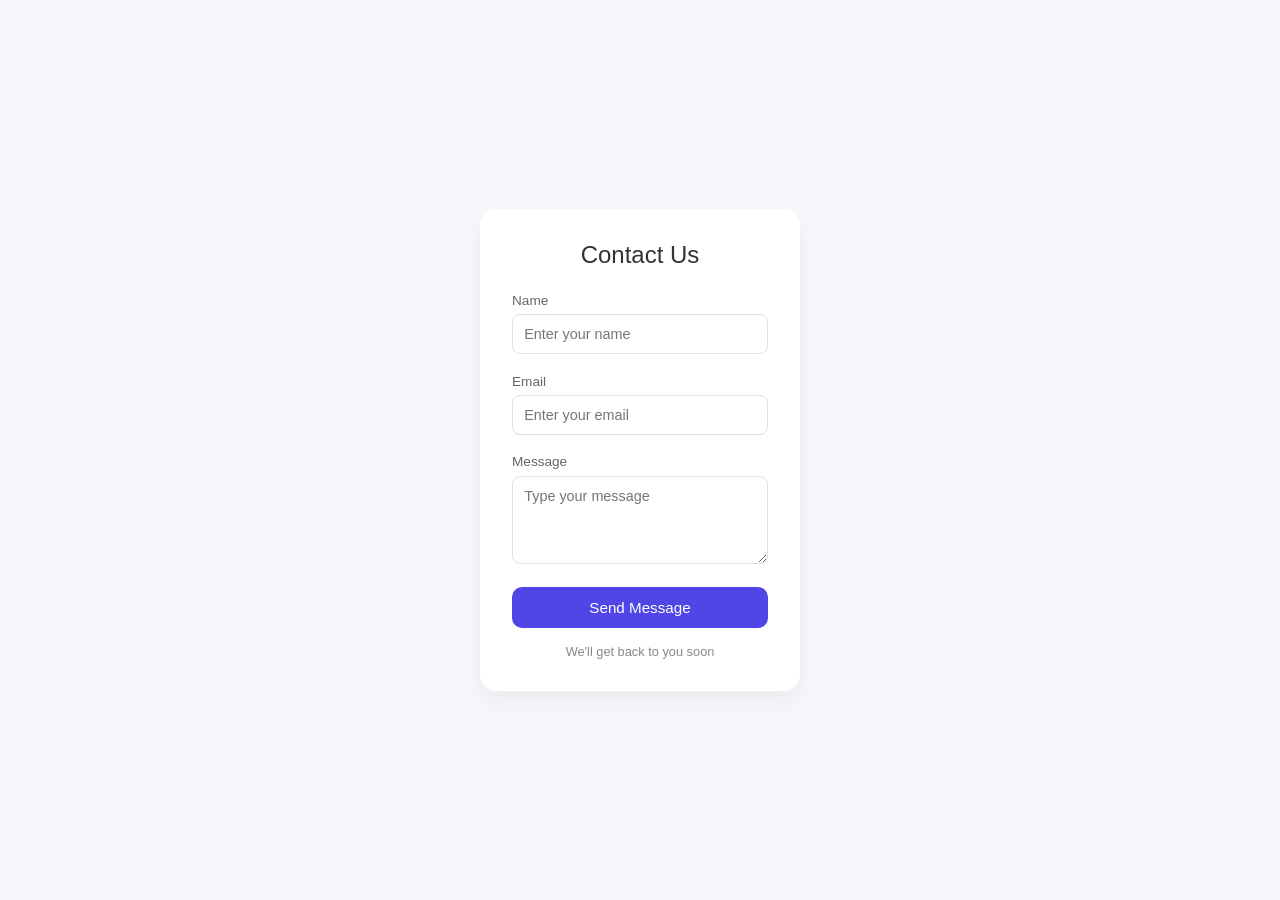
==== index.html @ acad0a4d "Added new files" ====
<!DOCTYPE html>
<html lang="en">
<head>
  <meta charset="UTF-8">
  <meta name="viewport" content="width=device-width, initial-scale=1.0">
  <title>Minimal Form</title>
  <link rel="stylesheet" href="style.css">
</head>
<body>

  <div class="form-container">
    <h2>Contact Us</h2>

    <form>
      <div class="input-group">
        <label>Name</label>
        <input type="text" placeholder="Enter your name">
      </div>

      <div class="input-group">
        <label>Email</label>
        <input type="email" placeholder="Enter your email">
      </div>

      <div class="input-group">
        <label>Message</label>
        <textarea rows="4" placeholder="Type your message"></textarea>
      </div>

      <button class="btn">Send Message</button>
    </form>

    <div class="footer-text">We'll get back to you soon</div>
  </div>

</body>
</html>
---- style.css ----
* {
      margin: 0;
      padding: 0;
      box-sizing: border-box;
      font-family: 'Segoe UI', Tahoma, Geneva, Verdana, sans-serif;
    }

    body {
      height: 100vh;
      display: flex;
      align-items: center;
      justify-content: center;
      background: #f5f7fa;
    }

    .form-container {
      background: #ffffff;
      padding: 2rem;
      width: 320px;
      border-radius: 16px;
      box-shadow: 0 10px 25px rgba(0,0,0,0.05);
    }

    .form-container h2 {
      margin-bottom: 1.5rem;
      font-weight: 500;
      color: #333;
      text-align: center;
    }

    .input-group {
      margin-bottom: 1.2rem;
    }

    .input-group label {
      display: block;
      font-size: 0.85rem;
      margin-bottom: 0.4rem;
      color: #666;
    }

    .input-group input,
    .input-group textarea {
      width: 100%;
      padding: 0.7rem;
      border: 1px solid #e0e0e0;
      border-radius: 8px;
      outline: none;
      transition: 0.2s ease;
      font-size: 0.9rem;
    }

    .input-group input:focus,
    .input-group textarea:focus {
      border-color: #4f46e5;
      box-shadow: 0 0 0 2px rgba(79,70,229,0.1);
    }

    .btn {
      width: 100%;
      padding: 0.75rem;
      border: none;
      border-radius: 10px;
      background: #4f46e5;
      color: white;
      font-size: 0.95rem;
      cursor: pointer;
      transition: 0.2s ease;
    }

    .btn:hover {
      background: #4338ca;
    }

    .footer-text {
      text-align: center;
      margin-top: 1rem;
      font-size: 0.8rem;
      color: #888;
    }
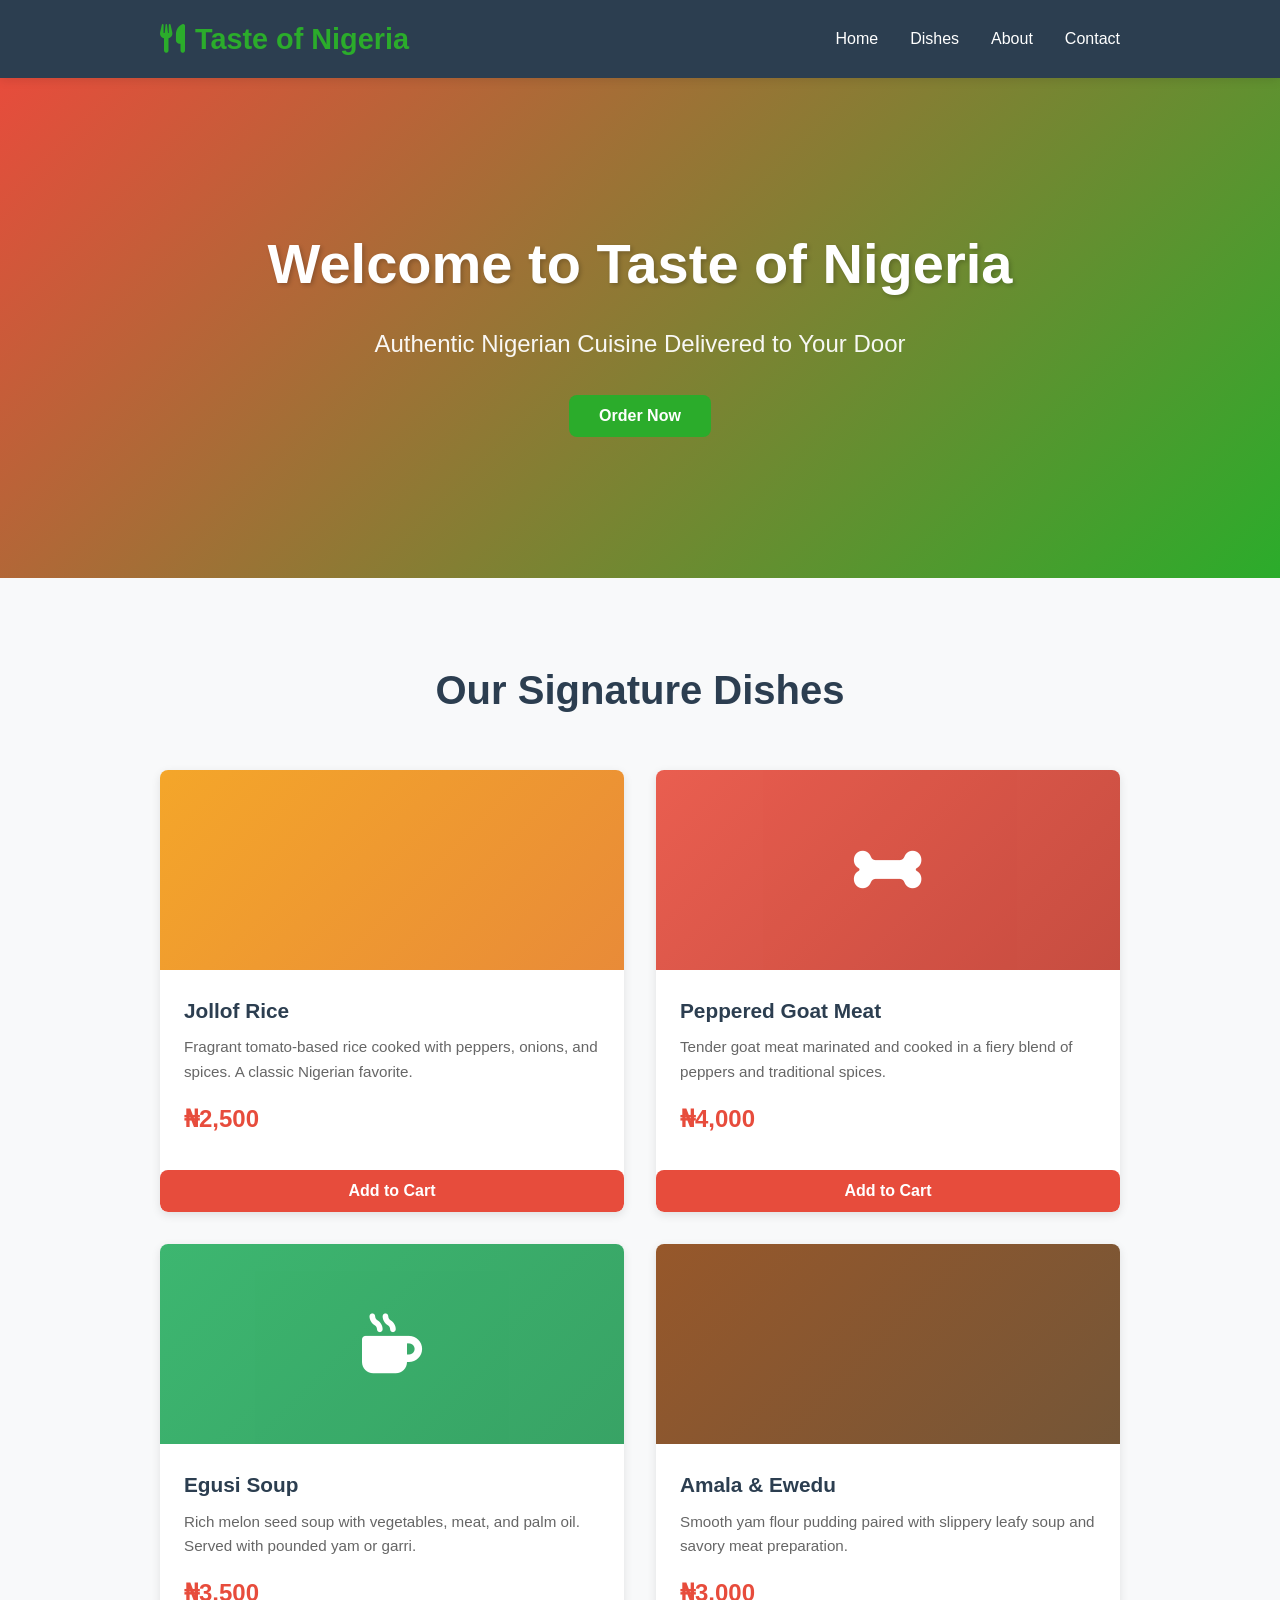
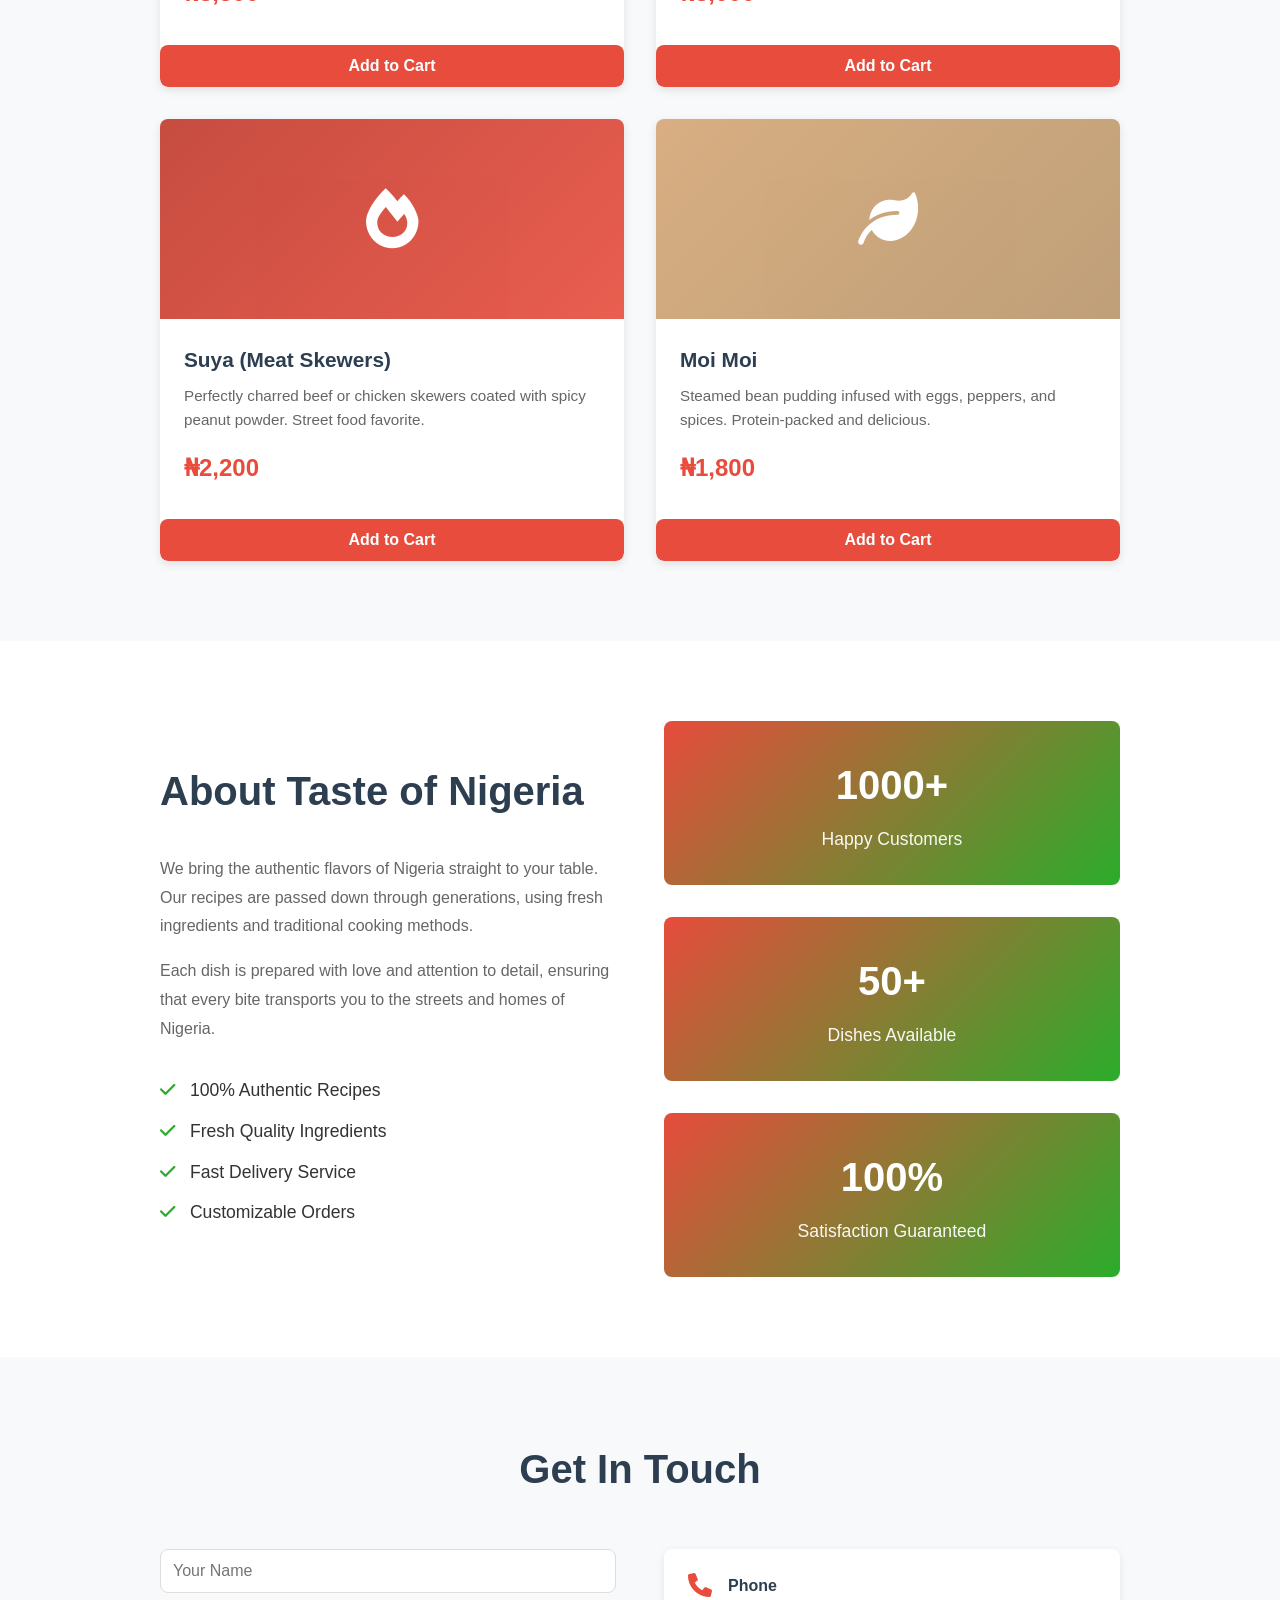
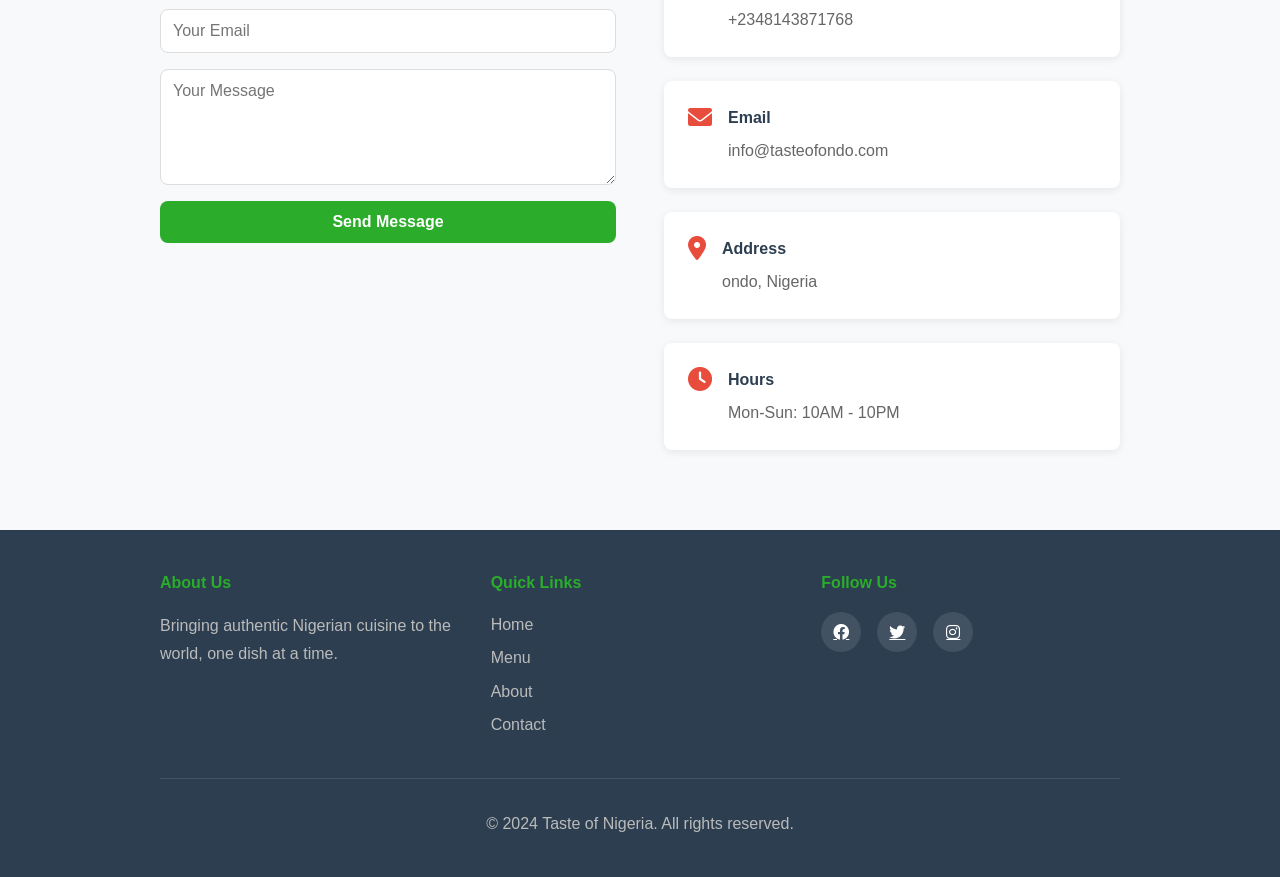
==== commit e8138d70: "created the full website" ====
--- a/index.html
+++ b/index.html
@@ -1,37 +1,224 @@
 <!DOCTYPE html>
 <html lang="en">
 <head>
-  <meta charset="UTF-8">
-  <meta name="viewport" content="width=device-width, initial-scale=1.0">
-  <title>Minimal Form</title>
-  <link rel="stylesheet" href="style.css">
+    <meta charset="UTF-8">
+    <meta name="viewport" content="width=device-width, initial-scale=1.0">
+    <title>Taste of Nigeria - Authentic Nigerian Cuisine</title>
+    <link rel="stylesheet" href="style.css">
+    <link rel="stylesheet" href="https://cdnjs.cloudflare.com/ajax/libs/font-awesome/6.0.0/css/all.min.css">
 </head>
 <body>
-
-  <div class="form-container">
-    <h2>Contact Us</h2>
-
-    <form>
-      <div class="input-group">
-        <label>Name</label>
-        <input type="text" placeholder="Enter your name">
-      </div>
-
-      <div class="input-group">
-        <label>Email</label>
-        <input type="email" placeholder="Enter your email">
-      </div>
-
-      <div class="input-group">
-        <label>Message</label>
-        <textarea rows="4" placeholder="Type your message"></textarea>
-      </div>
-
-      <button class="btn">Send Message</button>
-    </form>
-
-    <div class="footer-text">We'll get back to you soon</div>
-  </div>
-
+    <!-- Navigation Bar -->
+    <nav class="navbar">
+        <div class="container">
+            <div class="nav-brand">
+                <i class="fas fa-utensils"></i>
+                <span>Taste of Nigeria</span>
+            </div>
+            <ul class="nav-menu">
+                <li><a href="#home">Home</a></li>
+                <li><a href="#dishes">Dishes</a></li>
+                <li><a href="#about">About</a></li>
+                <li><a href="#contact">Contact</a></li>
+            </ul>
+        </div>
+    </nav>
+
+    <!-- Hero Section -->
+    <section class="hero" id="home">
+        <div class="hero-content">
+            <h1>Welcome to Taste of Nigeria</h1>
+            <p>Authentic Nigerian Cuisine Delivered to Your Door</p>
+            <button class="btn btn-primary">Order Now</button>
+        </div>
+    </section>
+
+    <!-- Featured Dishes Section -->
+    <section class="dishes" id="dishes">
+        <div class="container">
+            <h2>Our Signature Dishes</h2>
+            <div class="dishes-grid">
+                <!-- Jollof Rice -->
+                <div class="dish-card">
+                    <div class="dish-image" style="background: linear-gradient(135deg, #f39c12, #e67e22);">
+                        <i class="fas fa-bowl-food"></i>
+                    </div>
+                    <h3>Jollof Rice</h3>
+                    <p>Fragrant tomato-based rice cooked with peppers, onions, and spices. A classic Nigerian favorite.</p>
+                    <div class="dish-price">₦2,500</div>
+                    <button class="btn btn-secondary">Add to Cart</button>
+                </div>
+
+                <!-- Peppered Goat Meat -->
+                <div class="dish-card">
+                    <div class="dish-image" style="background: linear-gradient(135deg, #e74c3c, #c0392b);">
+                        <i class="fas fa-bone"></i>
+                    </div>
+                    <h3>Peppered Goat Meat</h3>
+                    <p>Tender goat meat marinated and cooked in a fiery blend of peppers and traditional spices.</p>
+                    <div class="dish-price">₦4,000</div>
+                    <button class="btn btn-secondary">Add to Cart</button>
+                </div>
+
+                <!-- Egusi Soup -->
+                <div class="dish-card">
+                    <div class="dish-image" style="background: linear-gradient(135deg, #27ae60, #229954);">
+                        <i class="fas fa-mug-hot"></i>
+                    </div>
+                    <h3>Egusi Soup</h3>
+                    <p>Rich melon seed soup with vegetables, meat, and palm oil. Served with pounded yam or garri.</p>
+                    <div class="dish-price">₦3,500</div>
+                    <button class="btn btn-secondary">Add to Cart</button>
+                </div>
+
+                <!-- Amala & Ewedu -->
+                <div class="dish-card">
+                    <div class="dish-image" style="background: linear-gradient(135deg, #8b4513, #654321);">
+                        <i class="fas fa-bowl"></i>
+                    </div>
+                    <h3>Amala & Ewedu</h3>
+                    <p>Smooth yam flour pudding paired with slippery leafy soup and savory meat preparation.</p>
+                    <div class="dish-price">₦3,000</div>
+                    <button class="btn btn-secondary">Add to Cart</button>
+                </div>
+
+                <!-- Suya -->
+                <div class="dish-card">
+                    <div class="dish-image" style="background: linear-gradient(135deg, #c0392b, #e74c3c);">
+                        <i class="fas fa-fire"></i>
+                    </div>
+                    <h3>Suya (Meat Skewers)</h3>
+                    <p>Perfectly charred beef or chicken skewers coated with spicy peanut powder. Street food favorite.</p>
+                    <div class="dish-price">₦2,200</div>
+                    <button class="btn btn-secondary">Add to Cart</button>
+                </div>
+
+                <!-- Moi Moi -->
+                <div class="dish-card">
+                    <div class="dish-image" style="background: linear-gradient(135deg, #d4a574, #b8956a);">
+                        <i class="fas fa-leaf"></i>
+                    </div>
+                    <h3>Moi Moi</h3>
+                    <p>Steamed bean pudding infused with eggs, peppers, and spices. Protein-packed and delicious.</p>
+                    <div class="dish-price">₦1,800</div>
+                    <button class="btn btn-secondary">Add to Cart</button>
+                </div>
+            </div>
+        </div>
+    </section>
+
+    <!-- About Section -->
+    <section class="about" id="about">
+        <div class="container">
+            <div class="about-content">
+                <div class="about-text">
+                    <h2>About Taste of Nigeria</h2>
+                    <p>We bring the authentic flavors of Nigeria straight to your table. Our recipes are passed down through generations, using fresh ingredients and traditional cooking methods.</p>
+                    <p>Each dish is prepared with love and attention to detail, ensuring that every bite transports you to the streets and homes of Nigeria.</p>
+                    <ul class="about-list">
+                        <li><i class="fas fa-check"></i> 100% Authentic Recipes</li>
+                        <li><i class="fas fa-check"></i> Fresh Quality Ingredients</li>
+                        <li><i class="fas fa-check"></i> Fast Delivery Service</li>
+                        <li><i class="fas fa-check"></i> Customizable Orders</li>
+                    </ul>
+                </div>
+                <div class="about-stats">
+                    <div class="stat">
+                        <h3>1000+</h3>
+                        <p>Happy Customers</p>
+                    </div>
+                    <div class="stat">
+                        <h3>50+</h3>
+                        <p>Dishes Available</p>
+                    </div>
+                    <div class="stat">
+                        <h3>100%</h3>
+                        <p>Satisfaction Guaranteed</p>
+                    </div>
+                </div>
+            </div>
+        </div>
+    </section>
+
+    <!-- Contact Section -->
+    <section class="contact" id="contact">
+        <div class="container">
+            <h2>Get In Touch</h2>
+            <div class="contact-content">
+                <div class="contact-form">
+                    <form>
+                        <input type="text" placeholder="Your Name" required>
+                        <input type="email" placeholder="Your Email" required>
+                        <textarea placeholder="Your Message" rows="5" required></textarea>
+                        <button type="submit" class="btn btn-primary">Send Message</button>
+                    </form>
+                </div>
+                <div class="contact-info">
+                    <div class="info-item">
+                        <i class="fas fa-phone"></i>
+                        <div>
+                            <h4>Phone</h4>
+                            <p>+2348143871768</p>
+                        </div>
+                    </div>
+                    <div class="info-item">
+                        <i class="fas fa-envelope"></i>
+                        <div>
+                            <h4>Email</h4>
+                            <p>info@tasteofondo.com</p>
+                        </div>
+                    </div>
+                    <div class="info-item">
+                        <i class="fas fa-map-marker-alt"></i>
+                        <div>
+                            <h4>Address</h4>
+                            <p>ondo, Nigeria</p>
+                        </div>
+                    </div>
+                    <div class="info-item">
+                        <i class="fas fa-clock"></i>
+                        <div>
+                            <h4>Hours</h4>
+                            <p>Mon-Sun: 10AM - 10PM</p>
+                        </div>
+                    </div>
+                </div>
+            </div>
+        </div>
+    </section>
+
+    <!-- Footer -->
+    <footer class="footer">
+        <div class="container">
+            <div class="footer-content">
+                <div class="footer-section">
+                    <h4>About Us</h4>
+                    <p>Bringing authentic Nigerian cuisine to the world, one dish at a time.</p>
+                </div>
+                <div class="footer-section">
+                    <h4>Quick Links</h4>
+                    <ul>
+                        <li><a href="#home">Home</a></li>
+                        <li><a href="#dishes">Menu</a></li>
+                        <li><a href="#about">About</a></li>
+                        <li><a href="#contact">Contact</a></li>
+                    </ul>
+                </div>
+                <div class="footer-section">
+                    <h4>Follow Us</h4>
+                    <div class="social-links">
+                        <a href="#"><i class="fab fa-facebook"></i></a>
+                        <a href="#"><i class="fab fa-twitter"></i></a>
+                        <a href="#"><i class="fab fa-instagram"></i></a>
+                    </div>
+                </div>
+            </div>
+            <div class="footer-bottom">
+                <p>&copy; 2024 Taste of Nigeria. All rights reserved.</p>
+            </div>
+        </div>
+    </footer>
+
+    <script src="script.js"></script>
 </body>
 </html>
--- a/style.css
+++ b/style.css
@@ -1,80 +1,469 @@
+/* Root Variables */
+:root {
+    --primary-color: #e74c3c;
+    --secondary-color: rgb(43, 172, 43);
+    --dark-color: #2c3e50;
+    --light-color: #ecf0f1;
+    --text-color: #333;
+    --border-radius: 8px;
+    --transition: all 0.3s ease;
+}
+
+/* Global Styles */
 * {
-      margin: 0;
-      padding: 0;
-      box-sizing: border-box;
-      font-family: 'Segoe UI', Tahoma, Geneva, Verdana, sans-serif;
-    }
-
-    body {
-      height: 100vh;
-      display: flex;
-      align-items: center;
-      justify-content: center;
-      background: #f5f7fa;
-    }
-
-    .form-container {
-      background: #ffffff;
-      padding: 2rem;
-      width: 320px;
-      border-radius: 16px;
-      box-shadow: 0 10px 25px rgba(0,0,0,0.05);
-    }
-
-    .form-container h2 {
-      margin-bottom: 1.5rem;
-      font-weight: 500;
-      color: #333;
-      text-align: center;
-    }
-
-    .input-group {
-      margin-bottom: 1.2rem;
-    }
-
-    .input-group label {
-      display: block;
-      font-size: 0.85rem;
-      margin-bottom: 0.4rem;
-      color: #666;
-    }
-
-    .input-group input,
-    .input-group textarea {
-      width: 100%;
-      padding: 0.7rem;
-      border: 1px solid #e0e0e0;
-      border-radius: 8px;
-      outline: none;
-      transition: 0.2s ease;
-      font-size: 0.9rem;
-    }
-
-    .input-group input:focus,
-    .input-group textarea:focus {
-      border-color: #4f46e5;
-      box-shadow: 0 0 0 2px rgba(79,70,229,0.1);
-    }
-
-    .btn {
-      width: 100%;
-      padding: 0.75rem;
-      border: none;
-      border-radius: 10px;
-      background: #4f46e5;
-      color: white;
-      font-size: 0.95rem;
-      cursor: pointer;
-      transition: 0.2s ease;
-    }
-
-    .btn:hover {
-      background: #4338ca;
-    }
-
-    .footer-text {
-      text-align: center;
-      margin-top: 1rem;
-      font-size: 0.8rem;
-      color: #888;
-    }+    margin: 0;
+    padding: 0;
+    box-sizing: border-box;
+}
+
+html {
+    scroll-behavior: smooth;
+}
+
+body {
+    font-family: 'Segoe UI', Tahoma, Geneva, Verdana, sans-serif;
+    line-height: 1.6;
+    color: var(--text-color);
+}
+
+.container {
+    max-width: 1000px;
+    margin: 0 auto;
+    padding: 0 20px;
+}
+
+/* Navigation Bar */
+.navbar {
+    background-color: var(--dark-color);
+    color: white;
+    padding: 1rem 0;
+    position: sticky;
+    top: 0;
+    z-index: 100;
+    box-shadow: 0 2px 10px rgba(0,0,0,0.1);
+}
+
+.navbar .container {
+    display: flex;
+    justify-content: space-between;
+    align-items: center;
+}
+
+.nav-brand {
+    font-size: 1.8rem;
+    font-weight: bold;
+    display: flex;
+    align-items: center;
+    gap: 10px;
+    color: var(--secondary-color);
+}
+
+.nav-menu {
+    display: flex;
+    list-style: none;
+    gap: 2rem;
+}
+
+.nav-menu a {
+    color: white;
+    text-decoration: none;
+    transition: var(--transition);
+    font-weight: 500;
+}
+
+.nav-menu a:hover {
+    color: var(--secondary-color);
+}
+
+/* Hero Section */
+.hero {
+    background: linear-gradient(135deg, var(--primary-color), var(--secondary-color));
+    color: white;
+    padding: 120px 20px;
+    text-align: center;
+    min-height: 500px;
+    display: flex;
+    align-items: center;
+    justify-content: center;
+}
+
+.hero-content h1 {
+    font-size: 3.5rem;
+    margin-bottom: 1rem;
+    text-shadow: 2px 2px 4px rgba(0,0,0,0.2);
+}
+
+.hero-content p {
+    font-size: 1.5rem;
+    margin-bottom: 2rem;
+    opacity: 0.95;
+}
+
+/* Buttons */
+.btn {
+    padding: 12px 30px;
+    border: none;
+    border-radius: var(--border-radius);
+    font-size: 1rem;
+    cursor: pointer;
+    transition: var(--transition);
+    font-weight: 600;
+}
+
+.btn-primary {
+    background-color: var(--secondary-color);
+    color: white;
+}
+
+.btn-primary:hover {
+    background-color: #d68910;
+    transform: translateY(-2px);
+    box-shadow: 0 5px 15px rgba(0,0,0,0.2);
+}
+
+.btn-secondary {
+    background-color: var(--primary-color);
+    color: white;
+    width: 100%;
+    margin-top: 1rem;
+}
+
+.btn-secondary:hover {
+    background-color: #c0392b;
+    transform: translateY(-2px);
+}
+
+/* Dishes Section */
+.dishes {
+    padding: 80px 20px;
+    background-color: #f8f9fa;
+}
+
+.dishes h2 {
+    text-align: center;
+    font-size: 2.5rem;
+    margin-bottom: 3rem;
+    color: var(--dark-color);
+}
+
+.dishes-grid {
+    display: grid;
+    grid-template-columns: repeat(auto-fit, minmax(300px, 1fr));
+    gap: 2rem;
+}
+
+.dish-card {
+    background: white;
+    border-radius: var(--border-radius);
+    overflow: hidden;
+    box-shadow: 0 3px 10px rgba(0,0,0,0.1);
+    transition: var(--transition);
+}
+
+.dish-card:hover {
+    transform: translateY(-10px);
+    box-shadow: 0 10px 25px rgba(0,0,0,0.15);
+}
+
+.dish-image {
+    width: 100%;
+    height: 200px;
+    display: flex;
+    align-items: center;
+    justify-content: center;
+    font-size: 60px;
+    color: white;
+    opacity: 0.9;
+}
+
+.dish-card h3 {
+    padding: 1.5rem 1.5rem 0.5rem;
+    font-size: 1.3rem;
+    color: var(--dark-color);
+}
+
+.dish-card p {
+    padding: 0 1.5rem;
+    color: #666;
+    font-size: 0.95rem;
+}
+
+.dish-price {
+    padding: 1rem 1.5rem;
+    font-size: 1.5rem;
+    font-weight: bold;
+    color: var(--primary-color);
+}
+
+/* About Section */
+.about {
+    padding: 80px 20px;
+    background-color: white;
+}
+
+.about h2 {
+    font-size: 2.5rem;
+    margin-bottom: 2rem;
+    color: var(--dark-color);
+}
+
+.about-content {
+    display: grid;
+    grid-template-columns: 1fr 1fr;
+    gap: 3rem;
+    align-items: center;
+}
+
+.about-text p {
+    margin-bottom: 1rem;
+    color: #666;
+    line-height: 1.8;
+}
+
+.about-list {
+    list-style: none;
+    margin-top: 2rem;
+}
+
+.about-list li {
+    margin: 0.8rem 0;
+    font-size: 1.1rem;
+    color: var(--text-color);
+}
+
+.about-list i {
+    color: var(--secondary-color);
+    margin-right: 10px;
+}
+
+.about-stats {
+    display: grid;
+    grid-template-columns: 1fr;
+    gap: 2rem;
+}
+
+.stat {
+    background: linear-gradient(135deg, var(--primary-color), var(--secondary-color));
+    color: white;
+    padding: 2rem;
+    border-radius: var(--border-radius);
+    text-align: center;
+}
+
+.stat h3 {
+    font-size: 2.5rem;
+    margin-bottom: 0.5rem;
+}
+
+.stat p {
+    font-size: 1.1rem;
+    opacity: 0.95;
+}
+
+/* Contact Section */
+.contact {
+    padding: 80px 20px;
+    background-color: #f8f9fa;
+}
+
+.contact h2 {
+    text-align: center;
+    font-size: 2.5rem;
+    margin-bottom: 3rem;
+    color: var(--dark-color);
+}
+
+.contact-content {
+    display: grid;
+    grid-template-columns: 1fr 1fr;
+    gap: 3rem;
+}
+
+.contact-form form {
+    display: flex;
+    flex-direction: column;
+    gap: 1rem;
+}
+
+.contact-form input,
+.contact-form textarea {
+    padding: 12px;
+    border: 1px solid #ddd;
+    border-radius: var(--border-radius);
+    font-family: inherit;
+    font-size: 1rem;
+}
+
+.contact-form input:focus,
+.contact-form textarea:focus {
+    outline: none;
+    border-color: var(--primary-color);
+    box-shadow: 0 0 5px rgba(231, 76, 60, 0.3);
+}
+
+.contact-info {
+    display: grid;
+    grid-template-columns: 1fr;
+    gap: 1.5rem;
+}
+
+.info-item {
+    display: flex;
+    gap: 1rem;
+    background: white;
+    padding: 1.5rem;
+    border-radius: var(--border-radius);
+    box-shadow: 0 2px 8px rgba(0,0,0,0.08);
+}
+
+.info-item i {
+    font-size: 1.5rem;
+    color: var(--primary-color);
+    flex-shrink: 0;
+}
+
+.info-item h4 {
+    color: var(--dark-color);
+    margin-bottom: 0.5rem;
+}
+
+.info-item p {
+    color: #666;
+}
+
+/* Footer */
+.footer {
+    background-color: var(--dark-color);
+    color: white;
+    padding: 40px 20px;
+}
+
+.footer-content {
+    display: grid;
+    grid-template-columns: repeat(auto-fit, minmax(250px, 1fr));
+    gap: 2rem;
+    margin-bottom: 2rem;
+}
+
+.footer-section h4 {
+    margin-bottom: 1rem;
+    color: var(--secondary-color);
+}
+
+.footer-section p {
+    color: #bbb;
+    line-height: 1.8;
+}
+
+.footer-section ul {
+    list-style: none;
+}
+
+.footer-section ul li {
+    margin: 0.5rem 0;
+}
+
+.footer-section ul a {
+    color: #bbb;
+    text-decoration: none;
+    transition: var(--transition);
+}
+
+.footer-section ul a:hover {
+    color: var(--secondary-color);
+}
+
+.social-links {
+    display: flex;
+    gap: 1rem;
+}
+
+.social-links a {
+    display: inline-flex;
+    align-items: center;
+    justify-content: center;
+    width: 40px;
+    height: 40px;
+    background-color: rgba(255, 255, 255, 0.1);
+    border-radius: 50%;
+    color: white;
+    transition: var(--transition);
+}
+
+.social-links a:hover {
+    background-color: var(--secondary-color);
+}
+
+.footer-bottom {
+    text-align: center;
+    padding-top: 2rem;
+    border-top: 1px solid rgba(255, 255, 255, 0.1);
+    color: #bbb;
+}
+
+/* Responsive Design */
+@media (max-width: 768px) {
+    .nav-menu {
+        gap: 1rem;
+    }
+
+    .hero-content h1 {
+        font-size: 2rem;
+    }
+
+    .hero-content p {
+        font-size: 1.1rem;
+    }
+
+    .dishes-grid {
+        grid-template-columns: 1fr;
+    }
+
+    .about-content,
+    .contact-content {
+        grid-template-columns: 1fr;
+    }
+
+    .about-stats {
+        grid-template-columns: repeat(3, 1fr);
+    }
+
+    .stat {
+        padding: 1.5rem;
+    }
+
+    .stat h3 {
+        font-size: 1.8rem;
+    }
+}
+
+@media (max-width: 480px) {
+    .navbar .container {
+        flex-direction: column;
+        gap: 1rem;
+    }
+
+    .nav-menu {
+        flex-direction: column;
+        gap: 0.5rem;
+        text-align: center;
+    }
+
+    .hero-content h1 {
+        font-size: 1.5rem;
+    }
+
+    .dishes h2,
+    .contact h2,
+    .about h2 {
+        font-size: 1.8rem;
+    }
+
+    .about-stats {
+        grid-template-columns: 1fr;
+    }
+
+    .footer-content {
+        grid-template-columns: 1fr;
+    }
+}
